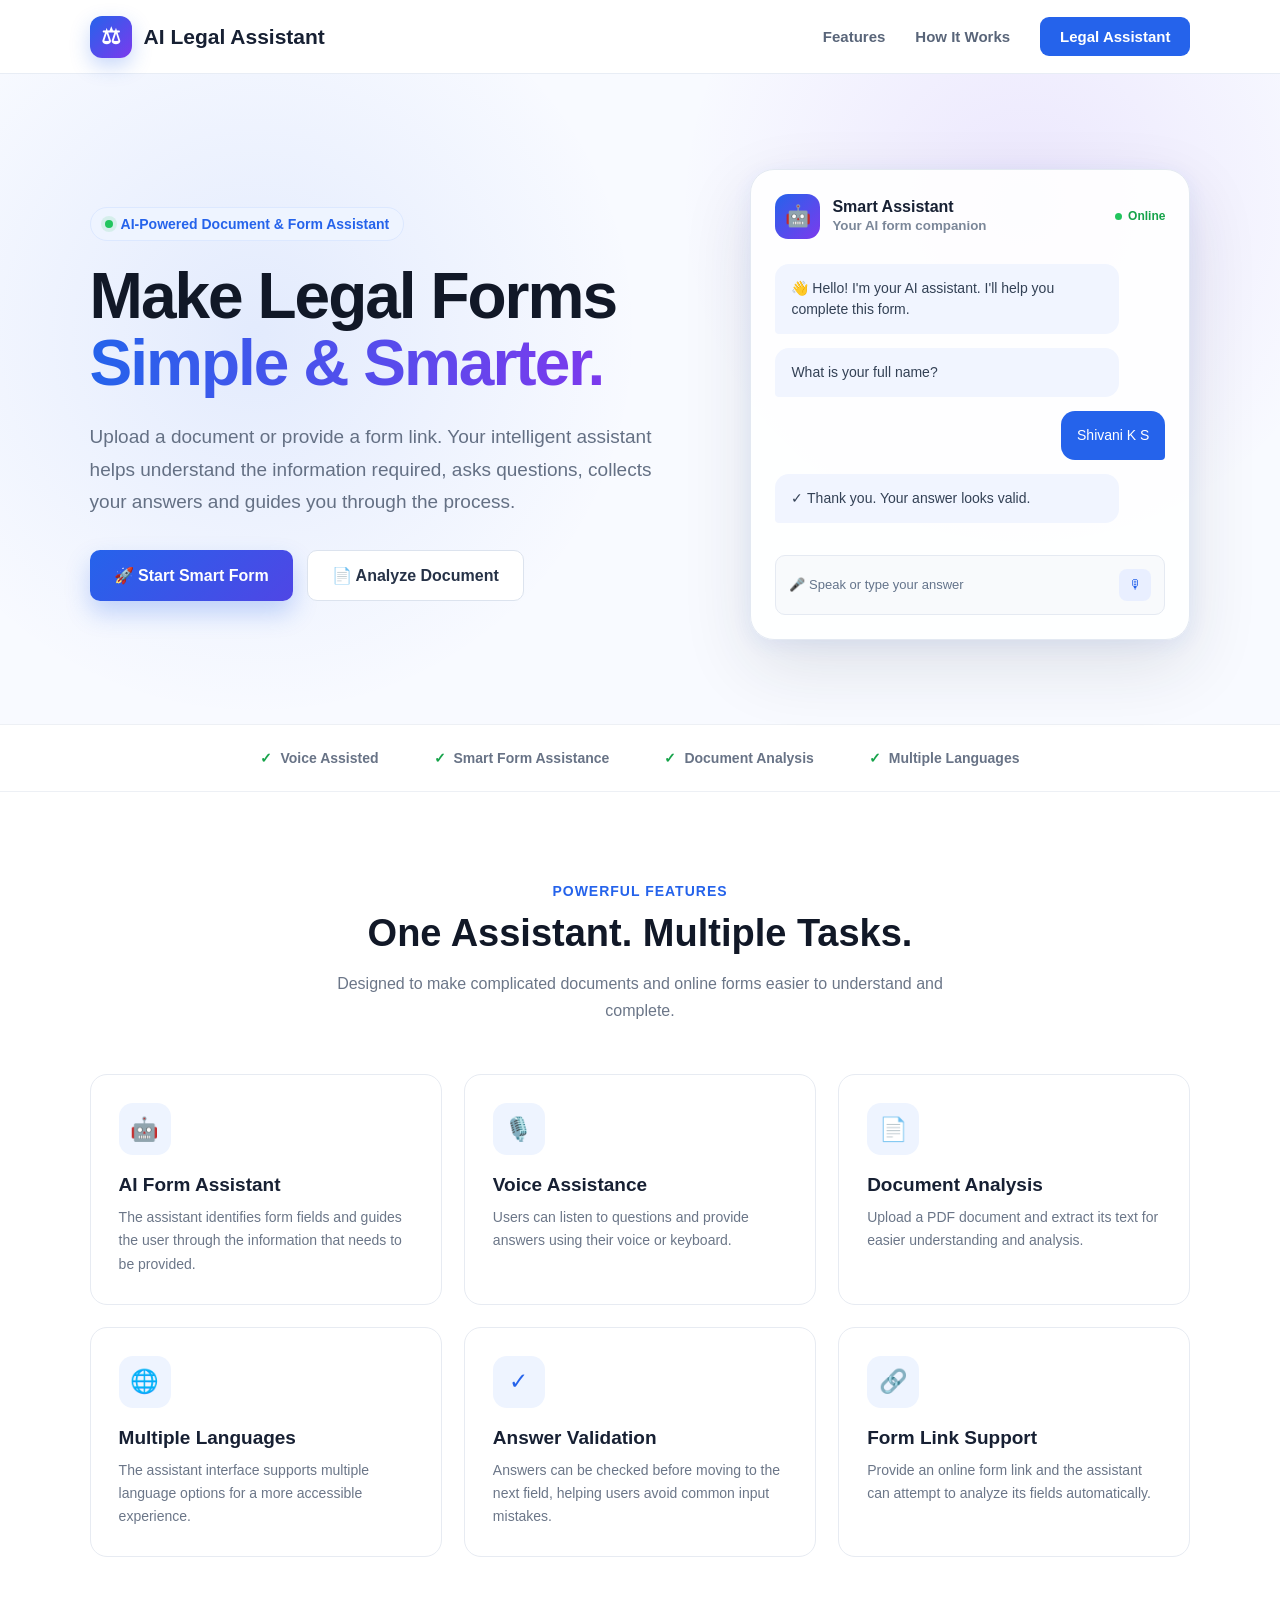
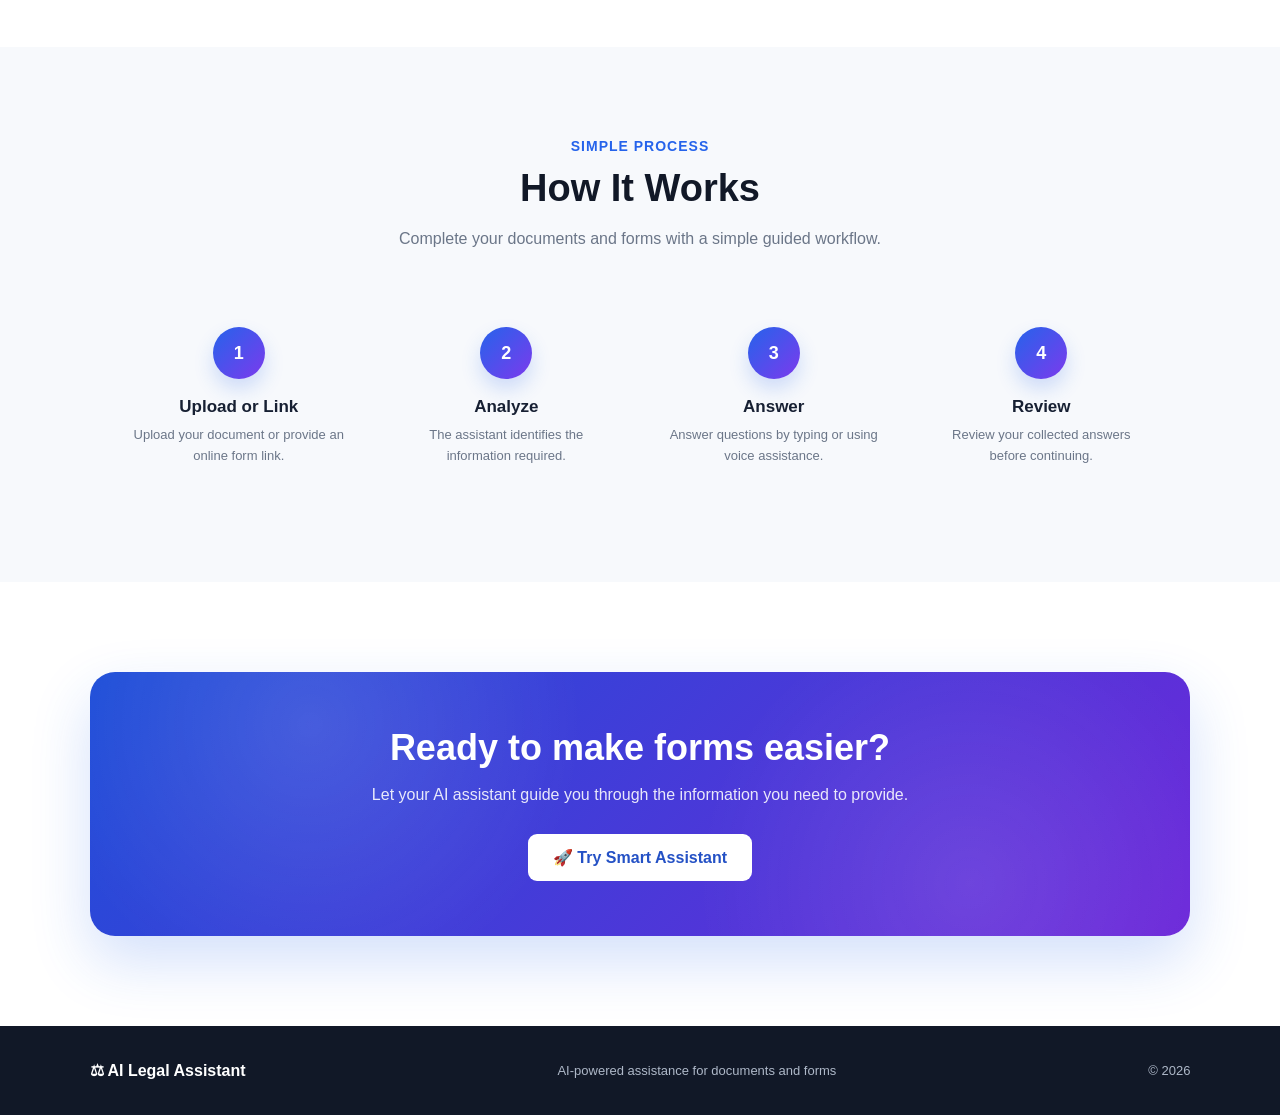
==== templates/index.html @ 2ccd59e2 "Initial commit" ====
<!DOCTYPE html>
<html lang="en">

<head>
    <meta charset="UTF-8">
    <meta name="viewport" content="width=device-width, initial-scale=1.0">

    <title>AI Legal Assistant</title>

    <style>

        * {
            margin: 0;
            padding: 0;
            box-sizing: border-box;
        }

        html {
            scroll-behavior: smooth;
        }

        body {
            font-family: "Segoe UI", Arial, sans-serif;
            background: #f7f9fc;
            color: #172033;
            overflow-x: hidden;
        }

        /* ================= NAVBAR ================= */

        nav {
            width: 100%;
            height: 74px;
            display: flex;
            align-items: center;
            justify-content: space-between;
            padding: 0 7%;
            background: rgba(255,255,255,0.95);
            border-bottom: 1px solid #e8edf5;
            position: sticky;
            top: 0;
            z-index: 1000;
            backdrop-filter: blur(12px);
        }

        .logo {
            display: flex;
            align-items: center;
            gap: 12px;
            font-size: 21px;
            font-weight: 800;
            color: #172033;
        }

        .logo-icon {
            width: 42px;
            height: 42px;
            border-radius: 12px;
            background: linear-gradient(135deg, #2563eb, #7c3aed);
            display: flex;
            align-items: center;
            justify-content: center;
            color: white;
            font-size: 22px;
            box-shadow: 0 8px 20px rgba(37,99,235,0.25);
        }

        .nav-links {
            display: flex;
            align-items: center;
            gap: 30px;
        }

        .nav-links a {
            text-decoration: none;
            color: #596579;
            font-size: 15px;
            font-weight: 600;
            transition: 0.2s;
        }

        .nav-links a:hover {
            color: #2563eb;
        }

        .nav-button {
            padding: 11px 20px;
            border-radius: 9px;
            background: #2563eb;
            color: white !important;
        }

        .nav-button:hover {
            background: #1d4ed8;
            color: white !important;
        }

        /* ================= HERO ================= */

        .hero {
            min-height: 650px;
            padding: 80px 7% 70px;
            display: flex;
            align-items: center;
            justify-content: space-between;
            gap: 60px;
            background:
                radial-gradient(circle at 80% 20%, rgba(124,58,237,0.10), transparent 30%),
                radial-gradient(circle at 20% 40%, rgba(37,99,235,0.10), transparent 35%),
                #f8faff;
        }

        .hero-left {
            max-width: 650px;
            animation: fadeUp 0.8s ease;
        }

        .badge {
            display: inline-flex;
            align-items: center;
            gap: 8px;
            padding: 8px 14px;
            border-radius: 30px;
            background: #eef4ff;
            color: #2563eb;
            font-size: 14px;
            font-weight: 700;
            margin-bottom: 22px;
            border: 1px solid #dce8ff;
        }

        .badge-dot {
            width: 8px;
            height: 8px;
            border-radius: 50%;
            background: #22c55e;
            box-shadow: 0 0 0 4px rgba(34,197,94,0.12);
        }

        .hero h1 {
            font-size: clamp(42px, 5vw, 68px);
            line-height: 1.05;
            letter-spacing: -2px;
            margin-bottom: 24px;
            color: #111827;
        }

        .gradient-text {
            background: linear-gradient(
                90deg,
                #2563eb,
                #7c3aed
            );
            -webkit-background-clip: text;
            -webkit-text-fill-color: transparent;
        }

        .hero p {
            font-size: 19px;
            line-height: 1.7;
            color: #647084;
            max-width: 590px;
            margin-bottom: 32px;
        }

        .hero-buttons {
            display: flex;
            gap: 14px;
            flex-wrap: wrap;
        }

        .primary-btn,
        .secondary-btn {
            padding: 15px 24px;
            border-radius: 10px;
            text-decoration: none;
            font-weight: 700;
            font-size: 16px;
            transition: 0.25s;
            display: inline-flex;
            align-items: center;
            gap: 9px;
        }

        .primary-btn {
            background: linear-gradient(135deg, #2563eb, #4f46e5);
            color: white;
            box-shadow: 0 12px 25px rgba(37,99,235,0.25);
        }

        .primary-btn:hover {
            transform: translateY(-3px);
            box-shadow: 0 17px 30px rgba(37,99,235,0.32);
        }

        .secondary-btn {
            background: white;
            color: #263247;
            border: 1px solid #dce3ee;
        }

        .secondary-btn:hover {
            transform: translateY(-3px);
            border-color: #b9c8df;
            box-shadow: 0 10px 25px rgba(0,0,0,0.06);
        }

        /* ================= AI CARD ================= */

        .hero-right {
            width: 440px;
            max-width: 100%;
            animation: floating 4s ease-in-out infinite;
        }

        .ai-card {
            background: rgba(255,255,255,0.92);
            border: 1px solid #e3e9f2;
            border-radius: 24px;
            padding: 24px;
            box-shadow:
                0 25px 70px rgba(30,41,59,0.12),
                0 5px 20px rgba(37,99,235,0.07);
        }

        .card-top {
            display: flex;
            align-items: center;
            justify-content: space-between;
            margin-bottom: 25px;
        }

        .ai-title {
            display: flex;
            align-items: center;
            gap: 12px;
            font-weight: 800;
        }

        .ai-avatar {
            width: 45px;
            height: 45px;
            border-radius: 13px;
            background: linear-gradient(135deg, #2563eb, #7c3aed);
            color: white;
            display: flex;
            align-items: center;
            justify-content: center;
            font-size: 21px;
        }

        .online {
            display: flex;
            align-items: center;
            gap: 6px;
            font-size: 12px;
            color: #16a34a;
            font-weight: 700;
        }

        .online span {
            width: 7px;
            height: 7px;
            border-radius: 50%;
            background: #22c55e;
        }

        .chat {
            display: flex;
            flex-direction: column;
            gap: 14px;
        }

        .message {
            padding: 14px 16px;
            border-radius: 14px;
            font-size: 14px;
            line-height: 1.5;
            max-width: 88%;
        }

        .ai-message {
            background: #f1f5ff;
            color: #334155;
            border-bottom-left-radius: 4px;
        }

        .user-message {
            background: #2563eb;
            color: white;
            align-self: flex-end;
            border-bottom-right-radius: 4px;
        }

        .input-preview {
            margin-top: 18px;
            padding: 13px;
            background: #f8fafc;
            border: 1px solid #e5eaf2;
            border-radius: 10px;
            display: flex;
            align-items: center;
            gap: 10px;
            color: #64748b;
            font-size: 13px;
        }

        .mic {
            margin-left: auto;
            width: 32px;
            height: 32px;
            border-radius: 8px;
            background: #e9efff;
            color: #2563eb;
            display: flex;
            align-items: center;
            justify-content: center;
        }

        /* ================= TRUST ================= */

        .trust {
            padding: 25px 7%;
            background: white;
            border-top: 1px solid #edf0f5;
            border-bottom: 1px solid #edf0f5;
            display: flex;
            justify-content: center;
            gap: 55px;
            flex-wrap: wrap;
            color: #687386;
            font-size: 14px;
            font-weight: 600;
        }

        .trust-item {
            display: flex;
            align-items: center;
            gap: 8px;
        }

        .check {
            color: #16a34a;
            font-weight: 900;
        }

        /* ================= FEATURES ================= */

        .features {
            padding: 90px 7%;
            background: #ffffff;
        }

        .section-heading {
            text-align: center;
            max-width: 650px;
            margin: 0 auto 50px;
        }

        .section-heading span {
            color: #2563eb;
            font-size: 14px;
            font-weight: 800;
            text-transform: uppercase;
            letter-spacing: 1px;
        }

        .section-heading h2 {
            font-size: 38px;
            margin: 12px 0 15px;
            color: #111827;
        }

        .section-heading p {
            color: #6b7688;
            line-height: 1.7;
            font-size: 16px;
        }

        .feature-grid {
            max-width: 1150px;
            margin: auto;
            display: grid;
            grid-template-columns: repeat(3, 1fr);
            gap: 22px;
        }

        .feature-card {
            padding: 28px;
            border: 1px solid #e7ebf2;
            border-radius: 17px;
            background: white;
            transition: 0.25s;
        }

        .feature-card:hover {
            transform: translateY(-7px);
            box-shadow: 0 18px 40px rgba(15,23,42,0.08);
            border-color: #d4def0;
        }

        .feature-icon {
            width: 52px;
            height: 52px;
            border-radius: 14px;
            background: #eef4ff;
            color: #2563eb;
            display: flex;
            align-items: center;
            justify-content: center;
            font-size: 23px;
            margin-bottom: 19px;
        }

        .feature-card h3 {
            font-size: 19px;
            margin-bottom: 10px;
        }

        .feature-card p {
            color: #6b7688;
            font-size: 14px;
            line-height: 1.65;
        }

        /* ================= HOW IT WORKS ================= */

        .how {
            padding: 90px 7%;
            background: #f7f9fc;
        }

        .steps {
            max-width: 1050px;
            margin: auto;
            display: grid;
            grid-template-columns: repeat(4, 1fr);
            gap: 20px;
        }

        .step {
            position: relative;
            text-align: center;
            padding: 25px 15px;
        }

        .step-number {
            width: 52px;
            height: 52px;
            border-radius: 50%;
            margin: 0 auto 18px;
            background: linear-gradient(135deg, #2563eb, #7c3aed);
            color: white;
            display: flex;
            align-items: center;
            justify-content: center;
            font-weight: 800;
            font-size: 18px;
            box-shadow: 0 10px 20px rgba(37,99,235,0.2);
        }

        .step h3 {
            margin-bottom: 8px;
            font-size: 17px;
        }

        .step p {
            color: #6b7688;
            font-size: 13px;
            line-height: 1.6;
        }

        /* ================= CTA ================= */

        .cta {
            padding: 90px 7%;
            background: white;
        }

        .cta-box {
            max-width: 1100px;
            margin: auto;
            padding: 55px;
            border-radius: 25px;
            text-align: center;
            color: white;
            background:
                radial-gradient(circle at 20% 20%, rgba(255,255,255,0.12), transparent 30%),
                radial-gradient(circle at 80% 80%, rgba(255,255,255,0.10), transparent 30%),
                linear-gradient(135deg, #1d4ed8, #6d28d9);
            box-shadow: 0 25px 60px rgba(37,99,235,0.2);
        }

        .cta-box h2 {
            font-size: 36px;
            margin-bottom: 13px;
        }

        .cta-box p {
            opacity: 0.88;
            margin-bottom: 27px;
            line-height: 1.6;
        }

        .cta-button {
            display: inline-block;
            padding: 14px 25px;
            border-radius: 9px;
            background: white;
            color: #2451c5;
            text-decoration: none;
            font-weight: 800;
            transition: 0.2s;
        }

        .cta-button:hover {
            transform: translateY(-3px);
        }

        /* ================= FOOTER ================= */

        footer {
            background: #111827;
            color: #aeb8c8;
            padding: 35px 7%;
        }

        .footer-content {
            max-width: 1150px;
            margin: auto;
            display: flex;
            align-items: center;
            justify-content: space-between;
            gap: 20px;
        }

        .footer-logo {
            color: white;
            font-weight: 800;
        }

        .footer-text {
            font-size: 13px;
        }

        /* ================= ANIMATIONS ================= */

        @keyframes fadeUp {
            from {
                opacity: 0;
                transform: translateY(25px);
            }

            to {
                opacity: 1;
                transform: translateY(0);
            }
        }

        @keyframes floating {
            0%, 100% {
                transform: translateY(0);
            }

            50% {
                transform: translateY(-8px);
            }
        }

        /* ================= MOBILE ================= */

        @media (max-width: 900px) {

            .hero {
                flex-direction: column;
                text-align: center;
                padding-top: 60px;
            }

            .hero-left {
                max-width: 700px;
            }

            .hero p {
                margin-left: auto;
                margin-right: auto;
            }

            .hero-buttons {
                justify-content: center;
            }

            .hero-right {
                width: 500px;
            }

            .feature-grid {
                grid-template-columns: 1fr 1fr;
            }

            .steps {
                grid-template-columns: 1fr 1fr;
            }

        }

        @media (max-width: 650px) {

            nav {
                padding: 0 5%;
            }

            .nav-links a:not(.nav-button) {
                display: none;
            }

            .hero {
                padding-left: 5%;
                padding-right: 5%;
            }

            .hero h1 {
                font-size: 42px;
            }

            .hero p {
                font-size: 16px;
            }

            .hero-right {
                width: 100%;
            }

            .trust {
                gap: 20px;
                padding-left: 5%;
                padding-right: 5%;
            }

            .features,
            .how,
            .cta {
                padding-left: 5%;
                padding-right: 5%;
            }

            .section-heading h2 {
                font-size: 30px;
            }

            .feature-grid,
            .steps {
                grid-template-columns: 1fr;
            }

            .cta-box {
                padding: 40px 22px;
            }

            .cta-box h2 {
                font-size: 28px;
            }

            .footer-content {
                flex-direction: column;
                text-align: center;
            }

        }

    </style>

</head>


<body>


<!-- ================= NAVBAR ================= -->

<nav>

    <div class="logo">

        <div class="logo-icon">
            ⚖
        </div>

        AI Legal Assistant

    </div>


    <div class="nav-links">

        <a href="#features">
            Features
        </a>

        <a href="#how">
            How It Works
        </a>

        <a
            href="/legal?language=english"
            class="nav-button"
        >
            Legal Assistant
        </a>

    </div>

</nav>



<!-- ================= HERO ================= -->

<section class="hero">


    <div class="hero-left">

        <div class="badge">

            <span class="badge-dot"></span>

            AI-Powered Document & Form Assistant

        </div>


        <h1>

            Make Legal Forms

            <br>

            <span class="gradient-text">
                Simple & Smarter.
            </span>

        </h1>


        <p>

            Upload a document or provide a form link.
            Your intelligent assistant helps understand
            the information required, asks questions,
            collects your answers and guides you through
            the process.

        </p>


        <div class="hero-buttons">

            <a
                href="/smart-form?language=english"
                class="primary-btn"
            >

                🚀 Start Smart Form

            </a>


            <a
                href="/legal?language=english"
                class="secondary-btn"
            >

                📄 Analyze Document

            </a>

        </div>

    </div>



    <!-- ================= AI PREVIEW ================= -->

    <div class="hero-right">

        <div class="ai-card">


            <div class="card-top">

                <div class="ai-title">

                    <div class="ai-avatar">
                        🤖
                    </div>

                    <div>

                        <div>
                            Smart Assistant
                        </div>

                        <small style="color:#7b8799;">
                            Your AI form companion
                        </small>

                    </div>

                </div>


                <div class="online">

                    <span></span>

                    Online

                </div>

            </div>



            <div class="chat">


                <div class="message ai-message">

                    👋 Hello! I'm your AI assistant.
                    I'll help you complete this form.

                </div>


                <div class="message ai-message">

                    What is your full name?

                </div>


                <div class="message user-message">

                    Shivani K S

                </div>


                <div class="message ai-message">

                    ✓ Thank you. Your answer looks valid.

                </div>


                <div class="input-preview">

                    🎤

                    Speak or type your answer

                    <div class="mic">
                        🎙
                    </div>

                </div>


            </div>

        </div>

    </div>


</section>



<!-- ================= TRUST ================= -->

<div class="trust">

    <div class="trust-item">
        <span class="check">✓</span>
        Voice Assisted
    </div>

    <div class="trust-item">
        <span class="check">✓</span>
        Smart Form Assistance
    </div>

    <div class="trust-item">
        <span class="check">✓</span>
        Document Analysis
    </div>

    <div class="trust-item">
        <span class="check">✓</span>
        Multiple Languages
    </div>

</div>



<!-- ================= FEATURES ================= -->

<section
    class="features"
    id="features"
>


    <div class="section-heading">

        <span>
            Powerful Features
        </span>

        <h2>
            One Assistant. Multiple Tasks.
        </h2>

        <p>
            Designed to make complicated documents and
            online forms easier to understand and complete.
        </p>

    </div>



    <div class="feature-grid">


        <div class="feature-card">

            <div class="feature-icon">
                🤖
            </div>

            <h3>
                AI Form Assistant
            </h3>

            <p>
                The assistant identifies form fields and
                guides the user through the information
                that needs to be provided.
            </p>

        </div>



        <div class="feature-card">

            <div class="feature-icon">
                🎙️
            </div>

            <h3>
                Voice Assistance
            </h3>

            <p>
                Users can listen to questions and provide
                answers using their voice or keyboard.
            </p>

        </div>



        <div class="feature-card">

            <div class="feature-icon">
                📄
            </div>

            <h3>
                Document Analysis
            </h3>

            <p>
                Upload a PDF document and extract its
                text for easier understanding and analysis.
            </p>

        </div>



        <div class="feature-card">

            <div class="feature-icon">
                🌐
            </div>

            <h3>
                Multiple Languages
            </h3>

            <p>
                The assistant interface supports multiple
                language options for a more accessible
                experience.
            </p>

        </div>



        <div class="feature-card">

            <div class="feature-icon">
                ✓
            </div>

            <h3>
                Answer Validation
            </h3>

            <p>
                Answers can be checked before moving to
                the next field, helping users avoid common
                input mistakes.
            </p>

        </div>



        <div class="feature-card">

            <div class="feature-icon">
                🔗
            </div>

            <h3>
                Form Link Support
            </h3>

            <p>
                Provide an online form link and the
                assistant can attempt to analyze its
                fields automatically.
            </p>

        </div>


    </div>

</section>



<!-- ================= HOW IT WORKS ================= -->

<section
    class="how"
    id="how"
>


    <div class="section-heading">

        <span>
            Simple Process
        </span>

        <h2>
            How It Works
        </h2>

        <p>
            Complete your documents and forms with a
            simple guided workflow.
        </p>

    </div>



    <div class="steps">


        <div class="step">

            <div class="step-number">
                1
            </div>

            <h3>
                Upload or Link
            </h3>

            <p>
                Upload your document or provide
                an online form link.
            </p>

        </div>



        <div class="step">

            <div class="step-number">
                2
            </div>

            <h3>
                Analyze
            </h3>

            <p>
                The assistant identifies the
                information required.
            </p>

        </div>



        <div class="step">

            <div class="step-number">
                3
            </div>

            <h3>
                Answer
            </h3>

            <p>
                Answer questions by typing or
                using voice assistance.
            </p>

        </div>



        <div class="step">

            <div class="step-number">
                4
            </div>

            <h3>
                Review
            </h3>

            <p>
                Review your collected answers
                before continuing.
            </p>

        </div>


    </div>

</section>



<!-- ================= CTA ================= -->

<section class="cta">


    <div class="cta-box">

        <h2>
            Ready to make forms easier?
        </h2>

        <p>
            Let your AI assistant guide you through
            the information you need to provide.
        </p>


        <a
            href="/smart-form?language=english"
            class="cta-button"
        >

            🚀 Try Smart Assistant

        </a>

    </div>


</section>



<!-- ================= FOOTER ================= -->

<footer>

    <div class="footer-content">

        <div class="footer-logo">
            ⚖ AI Legal Assistant
        </div>

        <div class="footer-text">
            AI-powered assistance for documents and forms
        </div>

        <div class="footer-text">
            © 2026
        </div>

    </div>

</footer>



</body>

</html>
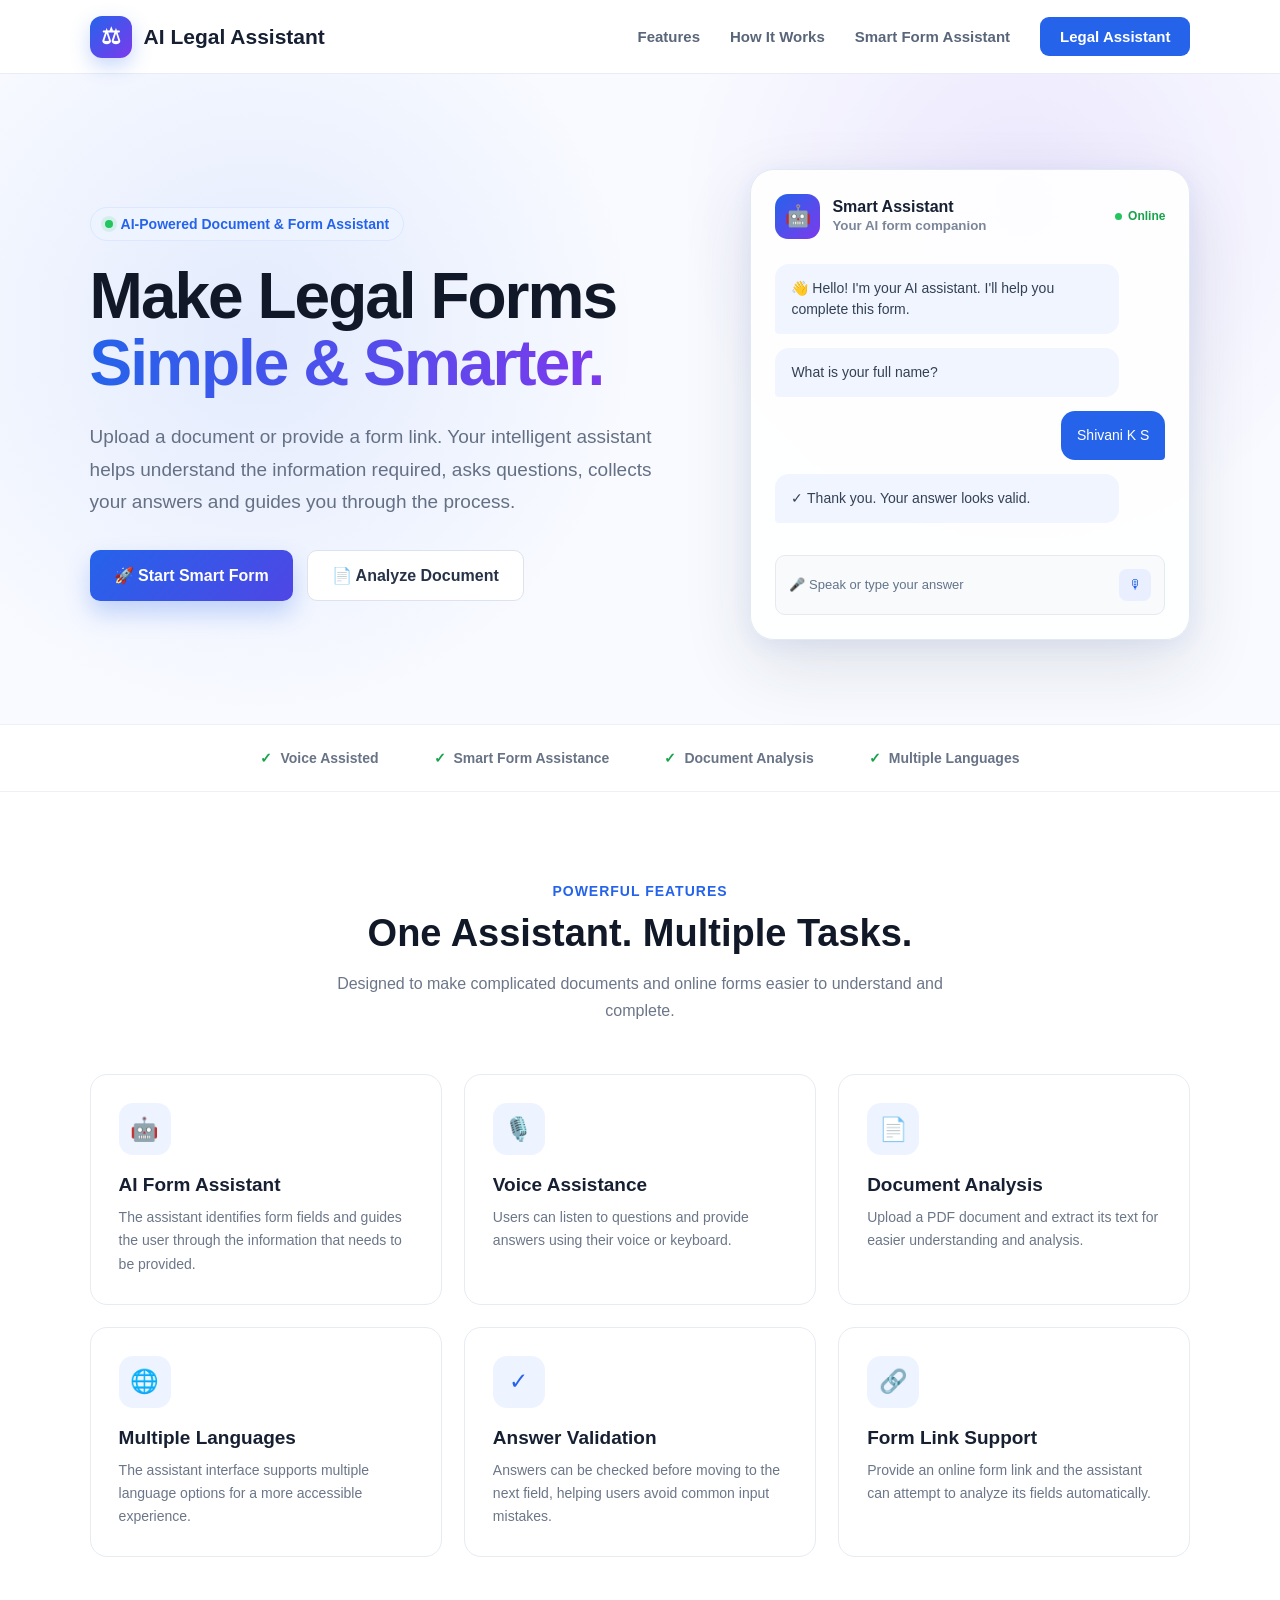
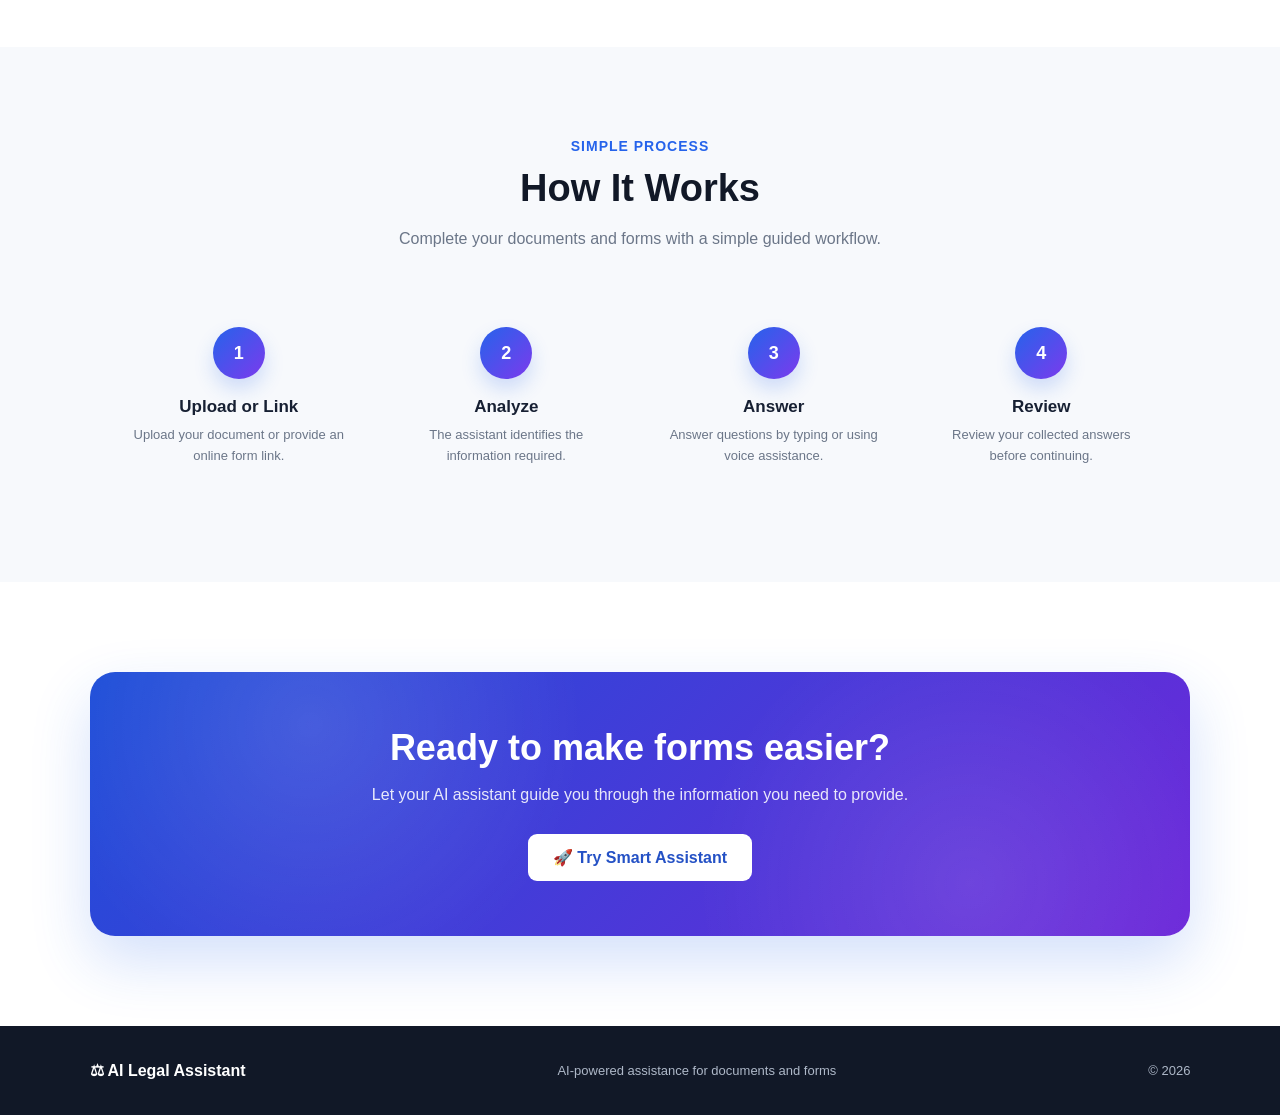
==== commit bc62ded5: "Complete my project features" ====
--- a/templates/index.html
+++ b/templates/index.html
@@ -248,8 +248,7 @@
             justify-content: center;
             font-size: 21px;
         }
-
-        .online {
+                .online {
             display: flex;
             align-items: center;
             gap: 6px;
@@ -516,8 +515,7 @@
         .cta-button:hover {
             transform: translateY(-3px);
         }
-
-        /* ================= FOOTER ================= */
+                /* ================= FOOTER ================= */
 
         footer {
             background: #111827;
@@ -672,9 +670,7 @@
 
 </head>
 
-
 <body>
-
 
 <!-- ================= NAVBAR ================= -->
 
@@ -689,7 +685,6 @@
         AI Legal Assistant
 
     </div>
-
 
     <div class="nav-links">
 
@@ -699,6 +694,10 @@
 
         <a href="#how">
             How It Works
+        </a>
+
+        <a href="/smart-form-assistant?language=english">
+            Smart Form Assistant
         </a>
 
         <a
@@ -711,82 +710,58 @@
     </div>
 
 </nav>
-
-
-
 <!-- ================= HERO ================= -->
 
 <section class="hero">
 
-
     <div class="hero-left">
 
         <div class="badge">
-
             <span class="badge-dot"></span>
-
             AI-Powered Document & Form Assistant
-
-        </div>
-
+        </div>
 
         <h1>
-
             Make Legal Forms
-
             <br>
-
             <span class="gradient-text">
                 Simple & Smarter.
             </span>
-
         </h1>
 
-
         <p>
-
             Upload a document or provide a form link.
             Your intelligent assistant helps understand
             the information required, asks questions,
             collects your answers and guides you through
             the process.
-
         </p>
 
-
         <div class="hero-buttons">
 
             <a
-                href="/smart-form?language=english"
+                href="/smart-form-assistant?language=english"
                 class="primary-btn"
             >
-
                 🚀 Start Smart Form
-
             </a>
-
 
             <a
                 href="/legal?language=english"
                 class="secondary-btn"
             >
-
                 📄 Analyze Document
-
             </a>
 
         </div>
 
     </div>
 
-
-
     <!-- ================= AI PREVIEW ================= -->
 
     <div class="hero-right">
 
         <div class="ai-card">
-
 
             <div class="card-top">
 
@@ -797,87 +772,57 @@
                     </div>
 
                     <div>
-
-                        <div>
-                            Smart Assistant
-                        </div>
+                        <div>Smart Assistant</div>
 
                         <small style="color:#7b8799;">
                             Your AI form companion
                         </small>
-
                     </div>
 
                 </div>
 
-
                 <div class="online">
-
                     <span></span>
-
                     Online
-
                 </div>
 
             </div>
 
-
-
             <div class="chat">
 
-
                 <div class="message ai-message">
-
                     👋 Hello! I'm your AI assistant.
                     I'll help you complete this form.
-
                 </div>
 
-
                 <div class="message ai-message">
-
                     What is your full name?
-
                 </div>
 
-
                 <div class="message user-message">
-
                     Shivani K S
-
                 </div>
 
-
                 <div class="message ai-message">
-
                     ✓ Thank you. Your answer looks valid.
-
                 </div>
 
-
                 <div class="input-preview">
-
                     🎤
-
                     Speak or type your answer
 
                     <div class="mic">
                         🎙
                     </div>
-
                 </div>
 
-
             </div>
 
         </div>
 
     </div>
 
-
 </section>
-
-
 
 <!-- ================= TRUST ================= -->
 
@@ -905,21 +850,13 @@
 
 </div>
 
-
-
 <!-- ================= FEATURES ================= -->
 
-<section
-    class="features"
-    id="features"
->
-
+<section class="features" id="features">
 
     <div class="section-heading">
 
-        <span>
-            Powerful Features
-        </span>
+        <span>Powerful Features</span>
 
         <h2>
             One Assistant. Multiple Tasks.
@@ -932,20 +869,13 @@
 
     </div>
 
-
-
     <div class="feature-grid">
 
-
         <div class="feature-card">
 
-            <div class="feature-icon">
-                🤖
-            </div>
-
-            <h3>
-                AI Form Assistant
-            </h3>
+            <div class="feature-icon">🤖</div>
+
+            <h3>AI Form Assistant</h3>
 
             <p>
                 The assistant identifies form fields and
@@ -955,17 +885,11 @@
 
         </div>
 
-
-
         <div class="feature-card">
 
-            <div class="feature-icon">
-                🎙️
-            </div>
-
-            <h3>
-                Voice Assistance
-            </h3>
+            <div class="feature-icon">🎙️</div>
+
+            <h3>Voice Assistance</h3>
 
             <p>
                 Users can listen to questions and provide
@@ -974,17 +898,11 @@
 
         </div>
 
-
-
         <div class="feature-card">
 
-            <div class="feature-icon">
-                📄
-            </div>
-
-            <h3>
-                Document Analysis
-            </h3>
+            <div class="feature-icon">📄</div>
+
+            <h3>Document Analysis</h3>
 
             <p>
                 Upload a PDF document and extract its
@@ -993,17 +911,11 @@
 
         </div>
 
-
-
         <div class="feature-card">
 
-            <div class="feature-icon">
-                🌐
-            </div>
-
-            <h3>
-                Multiple Languages
-            </h3>
+            <div class="feature-icon">🌐</div>
+
+            <h3>Multiple Languages</h3>
 
             <p>
                 The assistant interface supports multiple
@@ -1013,17 +925,11 @@
 
         </div>
 
-
-
         <div class="feature-card">
 
-            <div class="feature-icon">
-                ✓
-            </div>
-
-            <h3>
-                Answer Validation
-            </h3>
+            <div class="feature-icon">✓</div>
+
+            <h3>Answer Validation</h3>
 
             <p>
                 Answers can be checked before moving to
@@ -1033,17 +939,11 @@
 
         </div>
 
-
-
         <div class="feature-card">
 
-            <div class="feature-icon">
-                🔗
-            </div>
-
-            <h3>
-                Form Link Support
-            </h3>
+            <div class="feature-icon">🔗</div>
+
+            <h3>Form Link Support</h3>
 
             <p>
                 Provide an online form link and the
@@ -1053,30 +953,18 @@
 
         </div>
 
-
     </div>
 
 </section>
-
-
-
 <!-- ================= HOW IT WORKS ================= -->
 
-<section
-    class="how"
-    id="how"
->
-
+<section class="how" id="how">
 
     <div class="section-heading">
 
-        <span>
-            Simple Process
-        </span>
-
-        <h2>
-            How It Works
-        </h2>
+        <span>Simple Process</span>
+
+        <h2>How It Works</h2>
 
         <p>
             Complete your documents and forms with a
@@ -1085,20 +973,13 @@
 
     </div>
 
-
-
     <div class="steps">
 
-
         <div class="step">
 
-            <div class="step-number">
-                1
-            </div>
-
-            <h3>
-                Upload or Link
-            </h3>
+            <div class="step-number">1</div>
+
+            <h3>Upload or Link</h3>
 
             <p>
                 Upload your document or provide
@@ -1107,17 +988,11 @@
 
         </div>
 
-
-
         <div class="step">
 
-            <div class="step-number">
-                2
-            </div>
-
-            <h3>
-                Analyze
-            </h3>
+            <div class="step-number">2</div>
+
+            <h3>Analyze</h3>
 
             <p>
                 The assistant identifies the
@@ -1126,17 +1001,11 @@
 
         </div>
 
-
-
         <div class="step">
 
-            <div class="step-number">
-                3
-            </div>
-
-            <h3>
-                Answer
-            </h3>
+            <div class="step-number">3</div>
+
+            <h3>Answer</h3>
 
             <p>
                 Answer questions by typing or
@@ -1145,17 +1014,11 @@
 
         </div>
 
-
-
         <div class="step">
 
-            <div class="step-number">
-                4
-            </div>
-
-            <h3>
-                Review
-            </h3>
+            <div class="step-number">4</div>
+
+            <h3>Review</h3>
 
             <p>
                 Review your collected answers
@@ -1164,17 +1027,13 @@
 
         </div>
 
-
     </div>
 
 </section>
 
-
-
 <!-- ================= CTA ================= -->
 
 <section class="cta">
-
 
     <div class="cta-box">
 
@@ -1187,22 +1046,16 @@
             the information you need to provide.
         </p>
 
-
         <a
-            href="/smart-form?language=english"
+            href="/smart-form-assistant?language=english"
             class="cta-button"
         >
-
             🚀 Try Smart Assistant
-
         </a>
 
     </div>
 
-
 </section>
-
-
 
 <!-- ================= FOOTER ================= -->
 
@@ -1226,8 +1079,6 @@
 
 </footer>
 
-
-
 </body>
 
 </html>
